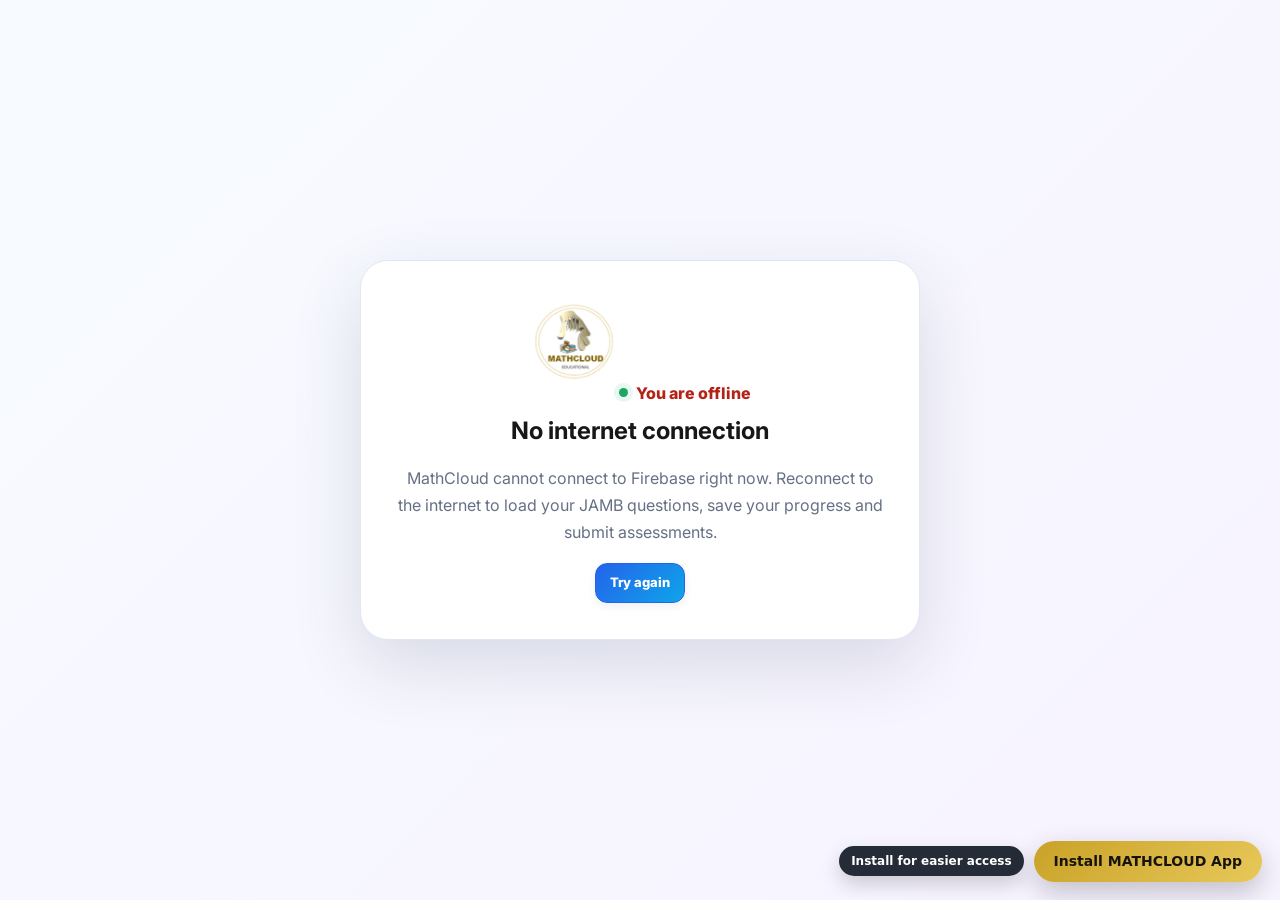
==== index.html @ 9e2facf8 "Add files via upload" ====
<!doctype html><html lang="en"><head><link rel="manifest" href="manifest.json"><meta name="theme-color" content="#c9a227"><meta name="apple-mobile-web-app-capable" content="yes"><meta name="apple-mobile-web-app-status-bar-style" content="default"><meta name="apple-mobile-web-app-title" content="MATHCLOUD"><link rel="stylesheet" href="pwa.css"><meta charset="utf-8"><meta name="viewport" content="width=device-width,initial-scale=1"><title>Offline — MathCloud Tutorial</title><link rel="stylesheet" href="./shared/styles.css"></head><body><main class="mc-offline"><section class="mc-offline-card"><img src="./assets/logo.png" alt="MathCloud Tutorial"><div class="mc-online-dot" style="justify-content:center;color:#b42318">You are offline</div><h1>No internet connection</h1><p>MathCloud cannot connect to Firebase right now. Reconnect to the internet to load your JAMB questions, save your progress and submit assessments.</p><button class="btn btn-primary" onclick="location.reload()">Try again</button></section></main><script src="pwa.js"></script></body></html>
---- pwa.css ----
.mc-pwa-install-wrap{position:fixed;right:18px;bottom:18px;z-index:2147483000;display:flex;align-items:center;gap:10px;max-width:calc(100vw - 36px)}
.mc-pwa-install-btn{appearance:none;border:0;border-radius:999px;padding:13px 20px;background:linear-gradient(135deg,#c9a227,#e7c85a);color:#17130a;font:800 14px/1.1 system-ui,-apple-system,BlinkMacSystemFont,"Segoe UI",sans-serif;box-shadow:0 10px 28px rgba(0,0,0,.22);cursor:pointer;white-space:nowrap;transition:transform .18s ease,box-shadow .18s ease,filter .18s ease}
.mc-pwa-install-btn:hover{transform:translateY(-2px);box-shadow:0 14px 34px rgba(0,0,0,.28);filter:brightness(1.04)}
.mc-pwa-install-btn:focus-visible{outline:3px solid rgba(201,162,39,.45);outline-offset:3px}
.mc-pwa-install-btn.ready{box-shadow:0 12px 34px rgba(201,162,39,.42)}
.mc-pwa-install-note{background:rgba(20,27,39,.92);color:#fff;border-radius:999px;padding:9px 12px;font:700 12px/1 system-ui,-apple-system,BlinkMacSystemFont,"Segoe UI",sans-serif;box-shadow:0 8px 20px rgba(0,0,0,.18);white-space:nowrap}
.mc-pwa-guide{position:fixed;inset:0;z-index:2147483001;display:none;place-items:center;padding:18px;background:rgba(3,12,22,.72);backdrop-filter:blur(8px)}
.mc-pwa-guide.open{display:grid}
.mc-pwa-guide-card{width:min(560px,100%);max-height:min(760px,calc(100vh - 36px));overflow:auto;border:1px solid #d9dee7;border-radius:22px;background:#fff;color:#172033;padding:26px;box-shadow:0 30px 90px rgba(0,0,0,.32)}
.mc-pwa-guide-head{display:flex;align-items:flex-start;justify-content:space-between;gap:16px}.mc-pwa-guide h2{margin:0 0 7px;font-size:24px}.mc-pwa-guide p{color:#5d6b80;line-height:1.65}.mc-pwa-close{border:1px solid #d9dee7;background:#f5f7fa;color:#172033;border-radius:10px;width:38px;height:38px;font-size:22px;cursor:pointer}.mc-pwa-platform{margin-top:18px;border:1px solid #e2e7ee;border-radius:15px;padding:16px;background:#fafbfc}.mc-pwa-platform h3{margin:0 0 8px}.mc-pwa-actions{display:flex;gap:9px;flex-wrap:wrap;margin-top:20px}
@media(max-width:600px){.mc-pwa-install-wrap{right:12px;bottom:12px;left:12px;justify-content:center;max-width:none}.mc-pwa-install-btn{flex:1;width:auto;text-align:center}.mc-pwa-install-note{display:none}.mc-pwa-guide-card{padding:20px}.mc-pwa-guide{padding:10px}}
@media print{.mc-pwa-install-wrap,.mc-pwa-guide{display:none!important}}
---- shared/styles.css ----
@import url('https://fonts.googleapis.com/css2?family=Inter:wght@400;500;600;700;800&display=swap');
:root{--bg:#f4f8fc;--panel:#ffffff;--panel2:#f8fbff;--line:#dbe6f2;--text:#18324b;--muted:#63798f;--accent:#159bd7;--accent2:#3568d4;--success:#159b72;--warning:#d98b13;--danger:#dc4058;--shadow:0 16px 42px rgba(36,76,115,.10);--radius:18px}
*{box-sizing:border-box}html{scroll-behavior:smooth}body{margin:0;background:radial-gradient(circle at 5% 0%,rgba(21,155,215,.12),transparent 26%),radial-gradient(circle at 95% 12%,rgba(53,104,212,.10),transparent 28%),linear-gradient(180deg,#f7fbff 0%,#eef5fb 100%);color:var(--text);font-family:Inter,system-ui,-apple-system,BlinkMacSystemFont,"Segoe UI",sans-serif;line-height:1.5}body:before{content:"";position:fixed;inset:0;pointer-events:none;background-image:linear-gradient(rgba(39,91,132,.035) 1px,transparent 1px),linear-gradient(90deg,rgba(39,91,132,.035) 1px,transparent 1px);background-size:36px 36px;mask-image:linear-gradient(to bottom,black,transparent 75%)}
a{color:var(--accent);text-decoration:none}button,input,select{font:inherit}button{cursor:pointer}.topbar{position:sticky;top:0;z-index:20;display:flex;align-items:center;justify-content:space-between;gap:18px;padding:14px clamp(16px,3vw,42px);background:rgba(7,17,31,.82);backdrop-filter:blur(18px);border-bottom:1px solid rgba(255,255,255,.07);box-shadow:0 8px 30px rgba(0,0,0,.18)}.brand{display:flex;align-items:center;gap:12px;font-weight:800;letter-spacing:-.02em}.brand img{width:42px;height:42px;object-fit:contain;border-radius:12px;background:#fff;padding:4px;box-shadow:0 0 0 1px rgba(255,255,255,.12),0 8px 22px rgba(33,212,253,.14)}.topnav{display:flex;align-items:center;justify-content:flex-end;gap:9px;flex-wrap:wrap}.topnav a{padding:9px 12px;border-radius:10px;color:#cfe1f1}.topnav a:hover{background:rgba(255,255,255,.06);color:#fff}.container{width:min(1500px,calc(100% - 32px));margin:0 auto;padding:28px 0 60px}.hero{position:relative;overflow:hidden;padding:28px;border:1px solid var(--line);border-radius:24px;background:linear-gradient(135deg,rgba(16,31,51,.96),rgba(8,20,35,.92));box-shadow:var(--shadow)}.hero:after{content:"";position:absolute;width:280px;height:280px;right:-100px;top:-130px;border-radius:50%;background:rgba(33,212,253,.12);filter:blur(5px)}.toolbar{display:flex;align-items:center;justify-content:space-between;gap:18px;position:relative;z-index:1}.hero h1{font-size:clamp(30px,4vw,48px);letter-spacing:-.04em}.section-title{margin:0;font-size:20px;letter-spacing:-.025em}.muted{color:var(--muted)}.pill{display:inline-flex;align-items:center;justify-content:center;gap:6px;border-radius:999px;padding:6px 11px;font-size:11px;font-weight:800;letter-spacing:.08em;border:1px solid rgba(255,255,255,.08);background:rgba(255,255,255,.04)}.pill.active{color:#071d17;background:rgba(33,209,154,.9);border-color:transparent}.pill.pending{color:#3b2b06;background:rgba(246,200,95,.95);border-color:transparent}.pill.expired{color:#fff;background:rgba(255,93,115,.88);border-color:transparent}.grid{display:grid;gap:16px}.grid-2{grid-template-columns:repeat(2,minmax(0,1fr))}.grid-4{grid-template-columns:repeat(4,minmax(0,1fr))}.card{border:1px solid var(--line);border-radius:var(--radius);background:linear-gradient(145deg,rgba(15,30,49,.96),rgba(9,21,36,.96));box-shadow:0 12px 35px rgba(0,0,0,.2);padding:20px}.grid-4 .card{position:relative;overflow:hidden}.grid-4 .card:before{content:"";position:absolute;left:0;top:0;width:100%;height:2px;background:linear-gradient(90deg,var(--accent),var(--accent2));opacity:.8}.stat{font-size:34px;font-weight:800;line-height:1.1;margin-top:7px;letter-spacing:-.04em}.btn{border:1px solid transparent;border-radius:11px;padding:9px 14px;font-weight:700;font-size:13px;transition:.18s ease;white-space:nowrap}.btn:hover{transform:translateY(-1px)}.btn:disabled{opacity:.45;cursor:not-allowed;transform:none}.btn-primary{color:#04121f;background:linear-gradient(135deg,#54e5ff,#2a8cff);box-shadow:0 7px 20px rgba(33,212,253,.16)}.btn-secondary{color:#dceaf7;background:#12243a;border-color:#29425e}.btn-secondary:hover{background:#17304d;border-color:#3b5c7d}.btn-danger{color:#fff;background:linear-gradient(135deg,#ff6b7d,#d93655);box-shadow:0 7px 20px rgba(255,93,115,.12)}.row,.actions{display:flex;align-items:center;gap:8px;flex-wrap:wrap}.actions{justify-content:flex-end}.notice{margin-bottom:18px;padding:12px 15px;border:1px solid var(--line);border-radius:12px;background:#10233a}.field{display:flex;flex-direction:column;gap:7px}.field label{font-size:12px;font-weight:700;color:#b7cce0}input,select{width:100%;min-height:42px;border:1px solid #2a425d;border-radius:10px;background:#091727;color:#edf6ff;padding:9px 11px;outline:none}input::placeholder{color:#617990}input:focus,select:focus{border-color:var(--accent);box-shadow:0 0 0 3px rgba(33,212,253,.1)}select{appearance:auto}.table-wrap{overflow:auto;border:1px solid #1e334b;border-radius:14px;background:rgba(4,13,24,.28)}.table{width:100%;border-collapse:collapse;min-width:1000px}.table th{padding:13px 14px;text-align:left;font-size:11px;text-transform:uppercase;letter-spacing:.07em;color:#7892ab;background:#0a1727;border-bottom:1px solid #213750;white-space:nowrap}.table td{padding:14px;border-bottom:1px solid rgba(37,59,82,.65);vertical-align:top;font-size:13px}.table tbody tr{transition:.15s ease}.table tbody tr:hover{background:rgba(33,212,253,.035)}.table tbody tr:last-child td{border-bottom:0}.subject-chip{display:inline-block;padding:4px 7px;margin:2px 4px 2px 0;border-radius:7px;background:rgba(33,212,253,.08);border:1px solid rgba(33,212,253,.16);color:#9fefff;font-size:11px}.empty{text-align:center!important;color:var(--muted);padding:30px!important}.modal-backdrop{position:fixed;inset:0;z-index:100;display:grid;place-items:center;padding:20px;background:rgba(1,7,14,.76);backdrop-filter:blur(9px)}.modal-backdrop[hidden]{display:none}.modal{width:min(760px,100%);max-height:90vh;overflow:auto;padding:24px;border:1px solid #29435f;border-radius:22px;background:linear-gradient(145deg,#102238,#091725);box-shadow:0 30px 90px rgba(0,0,0,.5)}.modal h2{margin:0 0 18px;font-size:23px;letter-spacing:-.03em}.modal .actions{margin-top:20px}.modal .card{background:#0a1727;box-shadow:none}.topnav .btn{margin-left:2px}
@media(max-width:1100px){.grid-4{grid-template-columns:repeat(2,minmax(0,1fr))}.topbar{align-items:flex-start}.topnav{max-width:70%}}
@media(max-width:720px){.container{width:min(100% - 20px,1500px);padding-top:16px}.topbar{position:relative;padding:12px 10px;flex-direction:column}.topnav{max-width:none;width:100%;justify-content:flex-start}.brand span{font-size:13px}.hero,.card{padding:16px}.toolbar{align-items:flex-start;flex-direction:column}.grid-2,.grid-4{grid-template-columns:1fr}.stat{font-size:29px}.actions{justify-content:flex-start}.modal{padding:18px;border-radius:17px}.table td{padding:11px}.topnav a{padding:8px 9px}}
@media(prefers-reduced-motion:reduce){*,*:before,*:after{scroll-behavior:auto!important;transition:none!important}}

/* STUDENT MANAGEMENT — enhanced presentation, logic untouched */
section.card:has(#tbody){
  position:relative;
  overflow:hidden;
  padding:0;
  background:linear-gradient(145deg,#0d2138 0%,#081625 100%);
  border-color:rgba(77,190,255,.18);
}
section.card:has(#tbody)::before{
  content:"";
  display:block;
  height:4px;
  background:linear-gradient(90deg,#27d7ff,#477cff,#8c6cff);
}
section.card:has(#tbody)>.toolbar{
  padding:22px 22px 18px;
  border-bottom:1px solid rgba(255,255,255,.07);
  background:linear-gradient(180deg,rgba(20,42,68,.5),rgba(10,25,42,.15));
}
section.card:has(#tbody)>.toolbar>div:first-child{
  display:flex;
  flex-direction:column;
  gap:5px;
}
section.card:has(#tbody) .section-title{
  font-size:24px;
  font-weight:800;
  color:#f5fbff;
}
section.card:has(#tbody) #loading{
  font-size:12px;
  display:flex;
  align-items:center;
  gap:7px;
}
section.card:has(#tbody) #loading::before{
  content:"";
  width:7px;height:7px;border-radius:50%;
  background:#21d19a;
  box-shadow:0 0 0 4px rgba(33,209,154,.10),0 0 14px rgba(33,209,154,.45);
}
section.card:has(#tbody) .row{
  align-items:center;
  padding:8px;
  border:1px solid rgba(255,255,255,.08);
  border-radius:14px;
  background:rgba(3,12,23,.48);
}
section.card:has(#tbody) #search{
  width:min(360px,80vw)!important;
  min-height:44px;
  border:0;
  background:transparent;
}
section.card:has(#tbody) #statusFilter{
  width:160px!important;
  min-height:44px;
  border:1px solid rgba(255,255,255,.08);
  background:#0b1c2e;
}
section.card:has(#tbody)>.table-wrap{
  margin:0 22px!important;
  border-radius:16px;
  border:1px solid rgba(82,146,194,.18);
  box-shadow:inset 0 1px 0 rgba(255,255,255,.025),0 14px 30px rgba(0,0,0,.14);
}
section.card:has(#tbody) .table{
  min-width:1180px;
}
section.card:has(#tbody) .table th{
  height:48px;
  padding:12px 16px;
  color:#8daac3;
  background:#091827;
  font-size:10px;
  border-bottom:1px solid rgba(84,145,190,.20);
}
section.card:has(#tbody) .table td{
  padding:16px;
  color:#dceaf5;
  border-bottom:1px solid rgba(45,75,102,.45);
}
section.card:has(#tbody) .table tbody tr{
  background:rgba(8,21,35,.35);
}
section.card:has(#tbody) .table tbody tr:hover{
  background:linear-gradient(90deg,rgba(39,215,255,.055),rgba(71,124,255,.025));
}
section.card:has(#tbody) .table td:first-child{
  font-weight:800;
  color:#f3f9ff;
  min-width:180px;
}
section.card:has(#tbody) .table td:nth-child(2){color:#a9bfd1}
section.card:has(#tbody) .table td:nth-child(3){min-width:210px}
section.card:has(#tbody) .table td:nth-child(4){min-width:190px;line-height:1.8}
section.card:has(#tbody) .table td:nth-child(8){min-width:220px}
section.card:has(#tbody) .actions{gap:6px}
section.card:has(#tbody) .actions .btn{
  padding:8px 10px;
  font-size:11px;
  border-radius:9px;
}
section.card:has(#tbody)> .toolbar:last-child{
  margin:0!important;
  padding:15px 22px 18px;
  border-top:1px solid rgba(255,255,255,.06);
  background:rgba(4,14,25,.32);
}
section.card:has(#tbody) #pageInfo{
  font-size:12px;
  font-weight:700;
  color:#8fa9bd;
}
section.card:has(#tbody) #prevPage,
section.card:has(#tbody) #nextPage{
  min-width:82px;
}
@media(max-width:720px){
  section.card:has(#tbody)>.toolbar{padding:18px 14px 14px}
  section.card:has(#tbody)>.toolbar .row{width:100%;padding:6px;display:grid;grid-template-columns:1fr}
  section.card:has(#tbody) #search,
  section.card:has(#tbody) #statusFilter{width:100%!important}
  section.card:has(#tbody)>.table-wrap{margin:0 12px!important}
  section.card:has(#tbody)> .toolbar:last-child{padding:13px 14px 16px}
}



/* EDUCATION LIGHT THEME — clear resources and student actions */
.topbar{background:rgba(255,255,255,.94);border-bottom:1px solid #dbe6f2;box-shadow:0 7px 25px rgba(48,91,130,.08)}
.brand{color:#173550}.brand img{box-shadow:0 5px 18px rgba(21,155,215,.16)}
.topnav a{color:#48637b}.topnav a:hover{background:#edf6fc;color:#14517d}
.hero{border-color:#d7e5f1;background:linear-gradient(135deg,#ffffff 0%,#eef8ff 52%,#f5f1ff 100%);box-shadow:0 20px 55px rgba(44,91,133,.10)}
.hero:after{background:rgba(21,155,215,.10)}
.card{border-color:#d9e5ef;background:linear-gradient(145deg,#ffffff,#f8fbfe);box-shadow:0 12px 32px rgba(47,91,128,.08)}
.grid-4 .card:before{background:linear-gradient(90deg,#18a7df,#426fda,#815bd5)}
.section-title{color:#183b59}.muted{color:#6b8195}
.pill{background:#f0f6fb;border-color:#dce8f1;color:#4c6880}.pill.active{color:#075f48;background:#d9f6eb}.pill.pending{color:#795006;background:#fff0cc}.pill.expired{color:#a9273d;background:#ffe0e5}
.btn-primary{color:#fff;background:linear-gradient(135deg,#159fd8,#386bd5);box-shadow:0 7px 18px rgba(42,112,204,.20)}
.btn-secondary{color:#31506a;background:#f1f6fa;border-color:#cfdde9}.btn-secondary:hover{background:#e8f2f8;border-color:#a9c3d8}.btn-danger{background:linear-gradient(135deg,#e85b6d,#c93651);box-shadow:0 7px 18px rgba(220,64,88,.14)}
.notice{background:#eef8ff;border-color:#cfe5f4;color:#31536d}.field label{color:#4d677d}
input,select{border-color:#cbdbe8;background:#fff;color:#203c55;box-shadow:0 2px 7px rgba(49,89,123,.04)}input::placeholder{color:#91a5b7}input:focus,select:focus{border-color:#4ca9d8;box-shadow:0 0 0 3px rgba(21,155,215,.10)}
.table-wrap{border-color:#d6e3ed;background:#fff;box-shadow:0 8px 25px rgba(42,81,113,.06)}.table th{color:#567189;background:#eef5fa;border-bottom-color:#d5e2ec}.table td{color:#355169;border-bottom-color:#e6eef4}.table tbody tr{background:#fff}.table tbody tr:hover{background:linear-gradient(90deg,#f0faff,#f7f5ff)}.subject-chip{background:#e8f6fc;border-color:#c9e9f5;color:#16749e}
.modal-backdrop{background:rgba(28,52,74,.38)}.modal{border-color:#d3e1ec;background:linear-gradient(145deg,#fff,#f5f9fc);box-shadow:0 30px 80px rgba(35,70,101,.25)}.modal .card{background:#f7fbfe;box-shadow:none}
/* Resource cards: make learning areas visually obvious */
.grid-4 .card:nth-child(1),.grid-4 .card:nth-child(2),.grid-4 .card:nth-child(3),.grid-4 .card:nth-child(4){background:linear-gradient(145deg,#fff,#f1f9ff)}
.grid-4 .card .stat{color:#173f60}.grid-4 .card:nth-child(1) .stat{color:#168cc2}.grid-4 .card:nth-child(2) .stat{color:#4770cf}.grid-4 .card:nth-child(3) .stat{color:#7b58c8}.grid-4 .card:nth-child(4) .stat{color:#159b72}
section.card:has(#tbody){border:1px solid #cfe0ec;background:linear-gradient(145deg,#ffffff 0%,#f5faff 62%,#faf7ff 100%);box-shadow:0 22px 55px rgba(44,88,125,.11)}
section.card:has(#tbody)::before{background:linear-gradient(90deg,#18a8df,#4274d7,#895bd1);box-shadow:0 3px 12px rgba(55,111,204,.18)}
section.card:has(#tbody)>.toolbar:first-child{background:linear-gradient(135deg,#fafdff,#edf7fd 55%,#f7f1ff);border-bottom-color:#dce8f1}
section.card:has(#tbody)>.toolbar:first-child .section-title{color:#183b59}
section.card:has(#tbody)>.toolbar:first-child .section-title::before{background:linear-gradient(135deg,#e2f6ff,#eee9ff);border-color:#cce2ef}
section.card:has(#tbody) .row{background:#fff;border-color:#d6e3ed;box-shadow:0 5px 15px rgba(40,84,119,.05)}
section.card:has(#tbody) #statusFilter{background:#fff;border-color:#cbdbe8;color:#355169}
section.card:has(#tbody)>.table-wrap{border-color:#d2e1eb;background:#fff;box-shadow:0 12px 28px rgba(40,83,119,.07)}
section.card:has(#tbody) .table th{color:#567189;background:linear-gradient(180deg,#f4f9fc,#edf4f8);border-bottom-color:#d6e3ec}
section.card:has(#tbody) .table td{color:#38536a;border-bottom-color:#e2ebf2}
section.card:has(#tbody) .table tbody tr{background:#fff}
section.card:has(#tbody) .table tbody tr:hover{background:linear-gradient(90deg,#eefaff,#f7f3ff)}
section.card:has(#tbody) .table td:first-child{color:#183b59}
section.card:has(#tbody) .table td:nth-child(2){color:#60788d}
section.card:has(#tbody)>.toolbar:last-child{background:#f5f9fc;border-top-color:#dce8f0}
section.card:has(#tbody) #pageInfo{color:#63798d}
section.card:has(#tbody) .actions{display:grid;grid-template-columns:repeat(2,minmax(86px,1fr));gap:6px;min-width:185px}
section.card:has(#tbody) .actions .btn{width:100%;text-align:center;box-shadow:none}
@media(max-width:720px){section.card:has(#tbody) .actions{grid-template-columns:repeat(2,minmax(100px,1fr));min-width:0}}


/* =========================================================
   MATHCLOUD GOLD • BLUE • RED • WHITE • PURPLE • BLACK THEME
   Visual-only overrides — HTML / JS / Firebase untouched.
   ========================================================= */
:root{
  --mc-gold:#d9a441;
  --mc-gold-soft:#fff6df;
  --mc-blue:#1769e0;
  --mc-blue-soft:#eaf3ff;
  --mc-red:#d83a3a;
  --mc-red-soft:#fff0f0;
  --mc-purple:#7047c8;
  --mc-purple-soft:#f3efff;
  --mc-black:#171717;
  --mc-white:#ffffff;
  --mc-border:#e2e5eb;
  --mc-text:#171717;
  --mc-muted:#667085;
}
body{background:#f7f8fb!important;color:var(--mc-text)!important;}
.topbar{background:linear-gradient(100deg,var(--mc-black) 0%,#242424 42%,var(--mc-purple) 100%)!important;color:#fff!important;border-bottom:3px solid var(--mc-gold)!important;}
.brand{color:#fff!important}.brand span,.topnav a.active{color:var(--mc-gold)!important}
.topnav a{color:#fff!important}.topnav a:hover{color:var(--mc-gold)!important}
.container{max-width:1500px!important}
.hero{background:linear-gradient(120deg,#fff 0%,#eef5ff 48%,#f5efff 100%)!important;border:1px solid #dce4f2!important;border-left:6px solid var(--mc-blue)!important;box-shadow:0 14px 35px rgba(23,105,224,.10)!important}
.hero h1{color:var(--mc-black)!important}.hero p{color:#596579!important}
.card{background:var(--mc-white)!important;border:1px solid var(--mc-border)!important;box-shadow:0 8px 25px rgba(20,24,40,.07)!important}
.card h2,.card h3{color:var(--mc-black)!important}
.stat{background:#fff!important;border-top:4px solid var(--mc-blue)!important;box-shadow:0 7px 22px rgba(20,24,40,.08)!important}
.stat:nth-child(2){border-top-color:var(--mc-gold)!important}.stat:nth-child(3){border-top-color:var(--mc-purple)!important}.stat:nth-child(4){border-top-color:var(--mc-red)!important}
.stat strong,.stat .value{color:var(--mc-black)!important}
.btn{border:1px solid #d7dbe3!important;background:#fff!important;color:var(--mc-black)!important;box-shadow:0 3px 8px rgba(20,24,40,.07)!important}
.btn:hover{transform:translateY(-1px)!important;box-shadow:0 6px 14px rgba(20,24,40,.12)!important}
.btn-primary{background:linear-gradient(135deg,var(--mc-blue),#2f8cff)!important;color:#fff!important;border-color:var(--mc-blue)!important}
.btn-secondary{background:linear-gradient(135deg,var(--mc-purple),#936de4)!important;color:#fff!important;border-color:var(--mc-purple)!important}
.btn-danger{background:linear-gradient(135deg,var(--mc-red),#ed5a5a)!important;color:#fff!important;border-color:var(--mc-red)!important}
.btn-gold{background:linear-gradient(135deg,var(--mc-gold),#f0c45f)!important;color:#171717!important}
.pill{font-weight:800!important;border:1px solid transparent!important}
.pill.success{background:#eaf8ef!important;color:#17743b!important;border-color:#bfe8cc!important}
.pill.warning{background:var(--mc-gold-soft)!important;color:#8a6414!important;border-color:#efd38c!important}
.pill.danger{background:var(--mc-red-soft)!important;color:#a52626!important;border-color:#f0baba!important}
.pill.info{background:var(--mc-blue-soft)!important;color:#1459bb!important;border-color:#bdd7ff!important}
.toolbar{background:linear-gradient(90deg,#fff,var(--mc-blue-soft),#fff)!important;border:1px solid #d9e3f2!important;padding:16px!important;border-radius:16px!important}
.field input,.field select,.field textarea{background:#fff!important;border:1px solid #cfd5df!important;color:var(--mc-black)!important}
.field input:focus,.field select:focus,.field textarea:focus{border-color:var(--mc-blue)!important;box-shadow:0 0 0 3px rgba(23,105,224,.12)!important}
.table-wrap{background:#fff!important;border:1px solid var(--mc-border)!important;border-radius:16px!important;overflow:auto!important}
.table thead{background:linear-gradient(90deg,var(--mc-black),#303030)!important;color:#fff!important}
.table th{color:#fff!important;border-color:#3b3b3b!important;white-space:nowrap!important}
.table td{background:#fff!important;color:#252525!important;border-bottom:1px solid #edf0f4!important;vertical-align:middle!important}
.table tbody tr:hover td{background:#f5f8ff!important}
.table tbody tr:nth-child(even) td{background:#fcfcfd!important}.table tbody tr:nth-child(even):hover td{background:#f5f8ff!important}
.subject-chip{background:linear-gradient(135deg,var(--mc-purple-soft),#fff)!important;color:#5a36ae!important;border:1px solid #d9cdf9!important}
.notice{background:linear-gradient(90deg,#fff8e6,#fff)!important;border-left:4px solid var(--mc-gold)!important;color:#5f4a1b!important}
.actions{display:grid!important;grid-template-columns:repeat(2,minmax(100px,1fr))!important;gap:8px!important;align-items:center!important;min-width:220px!important}.actions .btn{width:100%!important;justify-content:center!important;min-height:38px!important}
.modal-backdrop{background:rgba(0,0,0,.58)!important;backdrop-filter:blur(5px)!important}.modal{background:#fff!important;border-top:5px solid var(--mc-purple)!important;box-shadow:0 25px 70px rgba(0,0,0,.25)!important}
.empty{background:linear-gradient(135deg,#fff,#f5f7fb)!important;border:1px dashed #cbd2dd!important;color:var(--mc-muted)!important}
.muted{color:var(--mc-muted)!important}
@media(max-width:760px){.actions{grid-template-columns:1fr!important;min-width:150px!important}.toolbar{padding:12px!important}.hero{border-left-width:4px!important}}
/* =========================================================
   MATHCLOUD CBT EXAM INTERFACE
   Standard CBT question + option layout
   Responsive desktop / tablet / mobile
   ========================================================= */

/* CBT main container */
.cbt-container,
.cbt-exam,
.exam-container,
.question-container {
  width: 100%;
  max-width: 1200px;
  margin: 0 auto;
}

/* CBT question panel */
.cbt-question,
.question-card,
.question-panel,
.question-box {
  background: #ffffff !important;
  border: 1px solid #dfe4eb !important;
  border-radius: 12px !important;
  box-shadow: 0 5px 18px rgba(20, 24, 40, .07) !important;
  padding: 24px !important;
  color: #171717 !important;
}

/* Question number */
.question-number,
.question-title-number {
  display: inline-flex;
  align-items: center;
  justify-content: center;
  min-width: 42px;
  height: 36px;
  padding: 0 12px;
  margin-bottom: 14px;
  border-radius: 7px;
  background: #1769e0 !important;
  color: #ffffff !important;
  font-size: 13px;
  font-weight: 800;
}

/* Question text */
.question-text,
.question,
.question-card .question-text {
  display: block;
  margin: 4px 0 22px !important;
  color: #171717 !important;
  font-size: 18px !important;
  line-height: 1.65 !important;
  font-weight: 600 !important;
  letter-spacing: 0 !important;
}

/* =========================================================
   OPTIONS
   ========================================================= */

.options,
.question-options,
.option-list,
.answers {
  display: flex !important;
  flex-direction: column !important;
  gap: 10px !important;
  width: 100% !important;
  margin-top: 12px !important;
}

/* Individual option */
.option,
.answer-option,
.question-option,
.options label,
.option-list label {
  position: relative;
  display: flex !important;
  align-items: center !important;
  width: 100% !important;
  min-height: 52px !important;
  padding: 12px 16px !important;
  border: 1px solid #d7dde6 !important;
  border-radius: 8px !important;
  background: #ffffff !important;
  color: #252525 !important;
  cursor: pointer !important;
  transition:
    background .15s ease,
    border-color .15s ease,
    box-shadow .15s ease,
    transform .15s ease !important;
}

/* Option hover */
.option:hover,
.answer-option:hover,
.question-option:hover,
.options label:hover,
.option-list label:hover {
  background: #f5f8ff !important;
  border-color: #1769e0 !important;
  box-shadow: 0 3px 10px rgba(23, 105, 224, .08) !important;
}

/* Option radio / checkbox */
.option input[type="radio"],
.option input[type="checkbox"],
.answer-option input[type="radio"],
.answer-option input[type="checkbox"],
.question-option input[type="radio"],
.question-option input[type="checkbox"],
.options input[type="radio"],
.options input[type="checkbox"] {
  flex: 0 0 auto !important;
  width: 18px !important;
  height: 18px !important;
  min-height: 18px !important;
  margin: 0 12px 0 0 !important;
  padding: 0 !important;
  accent-color: #1769e0 !important;
  box-shadow: none !important;
}

/* Option text */
.option span,
.answer-option span,
.question-option span,
.options label span,
.option-list label span {
  flex: 1 !important;
  color: #252525 !important;
  font-size: 15px !important;
  line-height: 1.55 !important;
  font-weight: 500 !important;
}

/* Selected option */
.option:has(input:checked),
.answer-option:has(input:checked),
.question-option:has(input:checked),
.options label:has(input:checked),
.option-list label:has(input:checked) {
  background: #eaf3ff !important;
  border-color: #1769e0 !important;
  box-shadow: 0 0 0 2px rgba(23, 105, 224, .08) !important;
}

/* =========================================================
   A B C D OPTION LETTER
   ========================================================= */

.option-letter,
.answer-letter,
.choice-letter {
  display: inline-flex !important;
  align-items: center !important;
  justify-content: center !important;
  flex: 0 0 30px !important;
  width: 30px !important;
  height: 30px !important;
  margin-right: 12px !important;
  border: 1px solid #cfd6df !important;
  border-radius: 50% !important;
  background: #f7f8fa !important;
  color: #344054 !important;
  font-size: 12px !important;
  font-weight: 800 !important;
}

.option:hover .option-letter,
.answer-option:hover .answer-letter,
.question-option:hover .choice-letter {
  border-color: #1769e0 !important;
  color: #1769e0 !important;
}

.option:has(input:checked) .option-letter,
.answer-option:has(input:checked) .answer-letter,
.question-option:has(input:checked) .choice-letter {
  background: #1769e0 !important;
  border-color: #1769e0 !important;
  color: #ffffff !important;
}

/* =========================================================
   CBT NAVIGATION
   ========================================================= */

.cbt-navigation,
.question-navigation,
.exam-navigation,
.cbt-actions {
  display: flex !important;
  align-items: center !important;
  justify-content: space-between !important;
  gap: 12px !important;
  margin-top: 20px !important;
  padding-top: 18px !important;
  border-top: 1px solid #e5e7eb !important;
}

.cbt-navigation .btn,
.question-navigation .btn,
.exam-navigation .btn,
.cbt-actions .btn {
  min-width: 110px !important;
  min-height: 42px !important;
}

/* Previous */
#prevQuestion,
.prev-question,
.btn-prev {
  background: #ffffff !important;
  color: #344054 !important;
  border: 1px solid #cfd5df !important;
}

/* Next */
#nextQuestion,
.next-question,
.btn-next {
  background: #1769e0 !important;
  color: #ffffff !important;
  border-color: #1769e0 !important;
}

/* Submit */
#submitExam,
.submit-exam,
.btn-submit {
  background: #168b57 !important;
  color: #ffffff !important;
  border-color: #168b57 !important;
}

/* =========================================================
   QUESTION PROGRESS
   ========================================================= */

.cbt-progress,
.question-progress,
.exam-progress {
  width: 100%;
  height: 8px !important;
  overflow: hidden;
  border-radius: 999px !important;
  background: #e8edf3 !important;
  margin: 10px 0 20px !important;
}

.cbt-progress-bar,
.question-progress-bar,
.exam-progress-bar {
  height: 100% !important;
  border-radius: inherit !important;
  background: #1769e0 !important;
  transition: width .25s ease !important;
}

/* =========================================================
   QUESTION PALETTE
   ========================================================= */

.question-palette,
.question-numbers,
.cbt-question-grid {
  display: grid !important;
  grid-template-columns: repeat(auto-fill, minmax(40px, 1fr)) !important;
  gap: 7px !important;
}

.question-palette button,
.question-numbers button,
.cbt-question-grid button {
  width: 40px !important;
  height: 40px !important;
  padding: 0 !important;
  border: 1px solid #d4dae3 !important;
  border-radius: 7px !important;
  background: #ffffff !important;
  color: #344054 !important;
  font-size: 12px !important;
  font-weight: 700 !important;
  box-shadow: none !important;
}

.question-palette button:hover,
.question-numbers button:hover,
.cbt-question-grid button:hover {
  border-color: #1769e0 !important;
  color: #1769e0 !important;
}

.question-palette button.active,
.question-numbers button.active,
.cbt-question-grid button.active {
  background: #1769e0 !important;
  border-color: #1769e0 !important;
  color: #ffffff !important;
}

.question-palette button.answered,
.question-numbers button.answered,
.cbt-question-grid button.answered {
  background: #eaf8ef !important;
  border-color: #a9dfbd !important;
  color: #17743b !important;
}

/* =========================================================
   TIMER
   ========================================================= */

.cbt-timer,
.exam-timer,
#timer {
  display: inline-flex !important;
  align-items: center !important;
  justify-content: center !important;
  min-width: 110px !important;
  min-height: 42px !important;
  padding: 8px 14px !important;
  border: 1px solid #e2c46d !important;
  border-radius: 8px !important;
  background: #fff8e6 !important;
  color: #795006 !important;
  font-size: 16px !important;
  font-weight: 800 !important;
  font-variant-numeric: tabular-nums !important;
}

/* =========================================================
   INSTRUCTIONS / EXAM HEADER
   ========================================================= */

.cbt-header,
.exam-header {
  background: #ffffff !important;
  border: 1px solid #dfe4eb !important;
  border-radius: 12px !important;
  padding: 18px 20px !important;
  margin-bottom: 16px !important;
}

.cbt-header h1,
.cbt-header h2,
.exam-header h1,
.exam-header h2 {
  margin: 0 !important;
  color: #171717 !important;
}

.cbt-header p,
.exam-header p {
  color: #667085 !important;
}

/* =========================================================
   IMAGES / EQUATIONS INSIDE QUESTIONS
   ========================================================= */

.question-text img,
.question img,
.question-card img {
  display: block;
  max-width: 100% !important;
  height: auto !important;
  margin: 16px auto !important;
  border-radius: 6px !important;
}

.question-text table,
.question table,
.question-card table {
  width: 100%;
  max-width: 100%;
  overflow-x: auto;
  border-collapse: collapse;
  margin: 16px 0;
}

.question-text td,
.question-text th,
.question td,
.question th {
  border: 1px solid #dfe4eb;
  padding: 8px 10px;
}

/* =========================================================
   MOBILE CBT
   ========================================================= */

@media (max-width: 720px) {

  .cbt-question,
  .question-card,
  .question-panel,
  .question-box {
    padding: 16px !important;
    border-radius: 10px !important;
  }

  .question-text,
  .question-card .question-text {
    font-size: 16px !important;
    line-height: 1.6 !important;
    margin-bottom: 18px !important;
  }

  .option,
  .answer-option,
  .question-option,
  .options label,
  .option-list label {
    min-height: 50px !important;
    padding: 10px 12px !important;
  }

  .option span,
  .answer-option span,
  .question-option span,
  .options label span,
  .option-list label span {
    font-size: 14px !important;
  }

  .option-letter,
  .answer-letter,
  .choice-letter {
    flex-basis: 28px !important;
    width: 28px !important;
    height: 28px !important;
    margin-right: 9px !important;
  }

  .cbt-navigation,
  .question-navigation,
  .exam-navigation,
  .cbt-actions {
    flex-wrap: wrap !important;
  }

  .cbt-navigation .btn,
  .question-navigation .btn,
  .exam-navigation .btn,
  .cbt-actions .btn {
    flex: 1 1 calc(50% - 6px) !important;
    min-width: 0 !important;
  }

  .question-palette,
  .question-numbers,
  .cbt-question-grid {
    grid-template-columns: repeat(6, 40px) !important;
  }

  .cbt-timer,
  .exam-timer,
  #timer {
    min-width: 95px !important;
    font-size: 14px !important;
  }
}

/* Small phones */
@media (max-width: 420px) {

  .cbt-question,
  .question-card,
  .question-panel,
  .question-box {
    padding: 13px !important;
  }

  .question-text,
  .question-card .question-text {
    font-size: 15px !important;
  }

  .option,
  .answer-option,
  .question-option,
  .options label,
  .option-list label {
    padding: 9px 10px !important;
  }

  .option span,
  .answer-option span,
  .question-option span,
  .options label span,
  .option-list label span {
    font-size: 13px !important;
  }

  .cbt-navigation .btn,
  .question-navigation .btn,
  .exam-navigation .btn,
  .cbt-actions .btn {
    flex: 1 1 100% !important;
  }

  .question-palette,
  .question-numbers,
  .cbt-question-grid {
    grid-template-columns: repeat(5, 40px) !important;
  }
}
/* Practice answer feedback */
.answer-correct{border-color:#15945f!important;background:linear-gradient(90deg,#ecfff5,#f7fffb)!important}.answer-wrong{border-color:#d94841!important;background:linear-gradient(90deg,#fff0ef,#fffafa)!important}.answer-badge{float:right;display:inline-block;padding:3px 7px;border-radius:999px;background:#dff8eb;color:#087443;font-size:10px;font-weight:900;letter-spacing:.04em}.answer-badge.wrong{background:#ffe1df;color:#a52e28}


/* Compact read-aloud control — intentionally small so it never dominates the design. */
.read-aloud-host{position:relative}
.read-aloud-btn{display:inline-flex;align-items:center;gap:6px;margin:8px 0 4px;padding:5px 9px;border:1px solid #cfd9e5;border-radius:999px;background:#fff;color:#314a63;font-size:11px;font-weight:700;line-height:1;box-shadow:0 2px 7px rgba(20,24,40,.06);cursor:pointer;transition:.16s ease}
.read-aloud-btn:before{content:"🔊";font-size:11px}.read-aloud-btn:hover{transform:translateY(-1px);border-color:#8fb1cf}.read-aloud-btn:focus-visible{outline:3px solid rgba(23,105,224,.18);outline-offset:2px}
@media(max-width:720px){.read-aloud-btn{font-size:10px;padding:5px 8px}}

/* 2026-09-12 learning UI refinements */
.topic-actions{margin-top:12px;justify-content:flex-start!important;display:flex!important;min-width:0!important;grid-template-columns:none!important}
.topic-actions .btn{width:auto!important;min-height:34px!important;padding:7px 11px!important}
.lesson-toolbar{display:flex;align-items:center;justify-content:space-between;gap:12px;padding:10px 12px;border:1px solid #dce5ef;border-radius:12px;background:#f7fafc}
.lesson-toolbar .read-aloud-btn{margin:0!important}
.question-key{width:30px!important;height:30px!important;min-width:30px!important;padding:0!important;border:1px solid #d4dae3!important;border-radius:7px!important;background:#fff!important;color:#344054!important;font-size:11px!important;font-weight:800!important;box-shadow:none!important}
.question-key.active{background:#1769e0!important;border-color:#1769e0!important;color:#fff!important}
.question-key.answered{background:#eaf8ef!important;border-color:#a9dfbd!important;color:#17743b!important}
.question-key.flagged{box-shadow:inset 0 -3px 0 #e3ad24!important}
#palette{display:grid!important;grid-template-columns:repeat(auto-fill,minmax(30px,30px))!important;gap:5px!important;justify-content:start!important}
@media(max-width:700px){#topics .card-link{padding:14px}.lesson-toolbar{align-items:flex-start}.question-key{width:28px!important;height:28px!important;min-width:28px!important}}


/* MathCloud processing / offline experience */
.mc-processing{position:fixed;inset:0;z-index:99999;display:flex;align-items:center;justify-content:center;padding:22px;background:rgba(10,18,32,.78);backdrop-filter:blur(10px)}
.mc-processing[hidden]{display:none!important}.mc-processing-card{width:min(440px,94vw);text-align:center;background:#fff;border-radius:28px;padding:30px 26px 26px;box-shadow:0 30px 90px rgba(0,0,0,.35);border:1px solid #e3e9f2}.mc-logo-wrap{width:92px;height:92px;margin:0 auto 14px;border-radius:24px;background:#fff;display:grid;place-items:center;box-shadow:0 10px 30px rgba(23,105,224,.16);overflow:hidden}.mc-logo-wrap img{width:76px;height:76px;object-fit:contain}.mc-processing-card h2{margin:4px 0 8px;color:#172033}.mc-processing-card p{margin:0 0 18px;color:#68758a}.mc-processing-card small{display:block;margin-top:12px;color:#8b96a8}.mc-spinner{width:34px;height:34px;border:4px solid #e5eaf2;border-top-color:#1769e0;border-right-color:#7047c8;border-radius:50%;margin:0 auto 14px;animation:mcspin .8s linear infinite}.mc-progress{height:5px;border-radius:10px;background:#edf1f6;overflow:hidden}.mc-progress span{display:block;height:100%;width:40%;border-radius:10px;background:linear-gradient(90deg,#1769e0,#7047c8,#d9a441);animation:mcprogress 1.2s ease-in-out infinite}@keyframes mcspin{to{transform:rotate(360deg)}}@keyframes mcprogress{0%{transform:translateX(-120%)}100%{transform:translateX(300%)}}
.mc-busy{overflow:hidden}.mc-offline{position:fixed;inset:0;z-index:100000;background:linear-gradient(135deg,#f7fbff,#f7f3ff);display:grid;place-items:center;padding:24px}.mc-offline-card{width:min(560px,94vw);background:#fff;border:1px solid #e1e7f0;border-radius:28px;padding:36px;text-align:center;box-shadow:0 25px 70px rgba(30,45,70,.14)}.mc-offline-card img{width:90px;height:90px;object-fit:contain;margin-bottom:10px}.mc-offline-card h1{margin:8px 0;color:#171717}.mc-offline-card p{color:#667085;line-height:1.7}.mc-online-dot{display:inline-flex;align-items:center;gap:8px;font-weight:800}.mc-online-dot:before{content:"";width:9px;height:9px;border-radius:50%;background:#20a463;box-shadow:0 0 0 5px #e6f8ef}
.mc-center-notice{position:fixed!important;left:50%!important;top:50%!important;transform:translate(-50%,-50%)!important;z-index:99990!important;width:min(520px,calc(100vw - 30px));margin:0!important;box-shadow:0 20px 60px rgba(20,30,50,.22)!important}
@media(max-width:600px){.mc-processing-card{padding:25px 20px;border-radius:22px}.mc-offline-card{padding:28px 20px;border-radius:22px}}

/* Mathematics */
.MathJax{font-size:1.08em!important}.question-text .MathJax,.lesson-content .MathJax{font-size:1.06em!important}.lesson-content{font-size:16px;line-height:1.85}.lesson-content .math-block{overflow-x:auto}

/* Digital calculator — floating launcher + dialog (ordinary / scientific switch) */
.mc-calc-fab{position:fixed;right:20px;bottom:20px;z-index:9000;width:56px;height:56px;border-radius:50%;border:1px solid rgba(255,255,255,.14);background:linear-gradient(135deg,#54e5ff,#2a8cff);color:#04121f;font-size:24px;display:flex;align-items:center;justify-content:center;box-shadow:0 12px 30px rgba(33,212,253,.35);cursor:pointer;transition:.18s ease}
.mc-calc-fab:hover{transform:translateY(-2px) scale(1.03)}
.mc-calc-fab[hidden]{display:none}
.mc-calc-backdrop{position:fixed;inset:0;z-index:9500;display:grid;place-items:center;padding:16px;background:rgba(1,7,14,.7);backdrop-filter:blur(6px)}
.mc-calc-backdrop[hidden]{display:none}
.mc-calc-dialog{width:min(340px,100%);border:1px solid #29435f;border-radius:20px;background:linear-gradient(160deg,#102238,#091725);box-shadow:0 30px 90px rgba(0,0,0,.5);padding:14px}
.mc-calc-head{display:flex;align-items:center;gap:10px;color:#dceaf7;margin-bottom:8px}
.mc-calc-head strong{flex:1;font-size:14px}
.mc-calc-switch{display:flex;align-items:center;gap:6px;font-size:11px;color:#9fb6cc;cursor:pointer}
.mc-calc-close{border:1px solid #29425e;background:#12243a;color:#dceaf7;border-radius:9px;width:28px;height:28px;cursor:pointer;line-height:1}
.mc-calc-display{background:#091727;border:1px solid #2a425d;border-radius:12px;padding:14px 12px;text-align:right;font-size:24px;font-weight:700;color:#edf6ff;min-height:34px;overflow-x:auto;white-space:nowrap;margin-bottom:10px}
.mc-calc-grid{display:grid;grid-template-columns:repeat(4,1fr);gap:7px;margin-bottom:8px}
.mc-calc-sci{grid-template-columns:repeat(4,1fr)}
.mc-calc-sci[hidden]{display:none}
.mc-calc-btn{border:1px solid #29425e;background:#12243a;color:#dceaf7;border-radius:10px;padding:11px 0;font-size:15px;font-weight:700;cursor:pointer;transition:.12s ease}
.mc-calc-btn:hover{background:#17304d;transform:translateY(-1px)}
.mc-calc-wide{grid-column:span 2}
.mc-calc-equals{width:100%;border:0;border-radius:10px;padding:12px 0;font-size:16px;font-weight:800;color:#04121f;background:linear-gradient(135deg,#54e5ff,#2a8cff);cursor:pointer}
@media(max-width:480px){.mc-calc-fab{right:14px;bottom:14px;width:50px;height:50px;font-size:20px}.mc-calc-dialog{padding:12px}.mc-calc-btn{padding:10px 0;font-size:14px}}


/* ==========================================================================
   Shared layout + admin Content Library components
   --------------------------------------------------------------------------
   `.grid-3` was referenced by admin/content.html, student/topics.html,
   student/dashboard.html and student/official-resources.html but was never
   defined, so every one of those grids collapsed to a single column. It is
   defined here alongside the Content Library's progress, skeleton and
   question-preview components.
   ========================================================================== */
.grid-3{grid-template-columns:repeat(3,minmax(0,1fr))}
@media(max-width:1100px){.grid-3{grid-template-columns:repeat(2,minmax(0,1fr))}}
@media(max-width:720px){.grid-3{grid-template-columns:1fr}}

/* Secondary line under a headline statistic. */
.mc-stat-note{font-size:12px;line-height:1.45;margin-top:6px}
.mc-stat-note:empty{display:none}

/* Disabled file-picker label (a <label> cannot use the :disabled state). */
.mc-disabled{opacity:.45;pointer-events:none;cursor:not-allowed}
body.mc-busy{cursor:progress}

/* Batched-job progress indicator. */
.mc-progress{margin-top:20px;padding:14px 16px;border:1px solid #d9e5ef;border-radius:14px;
  background:linear-gradient(145deg,#ffffff,#f4faff);box-shadow:0 8px 24px rgba(47,91,128,.07)}
.mc-progress[hidden]{display:none}
.mc-progress-head{display:flex;align-items:center;justify-content:space-between;gap:12px;
  margin-bottom:9px;font-size:13px;font-weight:700;color:#1d4468}
.mc-progress-track{height:8px;border-radius:999px;background:#e3eef7;overflow:hidden}
.mc-progress-bar{height:100%;width:0;border-radius:999px;
  background:linear-gradient(90deg,#18a7df,#426fda);transition:width .25s ease}

/* Loading placeholders shown while a scoped Firebase read is in flight. */
.mc-skeleton{display:flex;flex-direction:column;gap:10px;padding:18px;border:1px solid #e0eaf3;
  border-radius:var(--radius);background:#fff}
.mc-skeleton-line{display:block;height:13px;border-radius:7px;
  background:linear-gradient(90deg,#eef4fa 25%,#e0ecf6 37%,#eef4fa 63%);
  background-size:400% 100%;animation:mc-skeleton-shimmer 1.3s ease-in-out infinite}
.mc-skeleton-line:nth-child(2){width:88%}
.mc-skeleton-line:nth-child(3){width:72%}
.mc-skeleton-line:nth-child(4){width:80%}
@keyframes mc-skeleton-shimmer{0%{background-position:100% 50%}100%{background-position:0 50%}}
@media(prefers-reduced-motion:reduce){.mc-skeleton-line{animation:none}.mc-progress-bar{transition:none}}

/* Admin question preview rows. */
.mc-question-preview{padding:14px 0;border-bottom:1px solid #e6eef4}
.mc-question-preview:last-child{border-bottom:0}
.mc-question-preview strong{display:block;font-weight:700;color:#1d3f5e;line-height:1.55}
.mc-question-meta{margin-top:6px;font-size:12px;letter-spacing:.01em}
.mc-question-options{display:flex;flex-wrap:wrap;gap:8px 18px;margin-top:8px;font-size:13px}
.mc-option{display:inline-flex;gap:5px;align-items:baseline;padding:3px 9px;border-radius:8px;
  background:#f2f8fd;border:1px solid #e1edf6}
.mc-option b{color:#16749e;font-weight:800}
.mc-question-preview mjx-container{overflow-x:auto;overflow-y:hidden;max-width:100%}


/* =========================================================
   MATHCLOUD JAMB — MODERN STUDENT EXPERIENCE
   Final UI layer: lightweight, responsive, student-friendly.
   ========================================================= */
:root{
  --mc-ink:#14243a;--mc-muted:#64748b;--mc-blue:#2563eb;--mc-blue2:#0ea5e9;
  --mc-purple:#7c3aed;--mc-gold:#d49a25;--mc-green:#16a34a;--mc-red:#dc3545;
  --mc-surface:#ffffff;--mc-soft:#f6f9fd;--mc-line:#e2e8f0;
}
body{background:
  radial-gradient(700px 350px at 10% -5%,rgba(37,99,235,.10),transparent 65%),
  radial-gradient(650px 340px at 95% 0%,rgba(124,58,237,.08),transparent 65%),
  #f7f9fc!important;color:var(--mc-ink)!important}
body:before{opacity:.28}
.topbar{min-height:66px!important;background:rgba(255,255,255,.94)!important;border-bottom:1px solid #e5eaf1!important;box-shadow:0 8px 28px rgba(15,36,62,.07)!important;backdrop-filter:blur(16px)}
.brand{font-size:14px;color:var(--mc-ink)!important}.brand img{width:40px!important;height:40px!important;border-radius:11px!important}
.topnav a{color:#52657b!important;font-weight:700}.topnav a:hover{background:#eef5ff!important;color:var(--mc-blue)!important}
.container{padding-top:24px!important}
.hero{border:1px solid #dce5f0!important;border-left:5px solid var(--mc-blue)!important;background:linear-gradient(135deg,#fff 0%,#f4f9ff 62%,#faf6ff 100%)!important;box-shadow:0 18px 48px rgba(35,75,125,.09)!important}
.hero h1,.hero h2,.hero h3{color:var(--mc-ink)!important}
.card{border:1px solid var(--mc-line)!important;background:rgba(255,255,255,.96)!important;box-shadow:0 10px 30px rgba(24,47,78,.065)!important}
.card:hover{border-color:#d4dfec}
.btn{min-height:40px;border-radius:12px!important;font-weight:800!important}
.btn-primary{background:linear-gradient(135deg,#2563eb,#0ea5e9)!important;border-color:#2563eb!important}
.btn-secondary{background:#fff!important;color:#40566d!important;border-color:#cfdae6!important}
.btn-secondary:hover{background:#f3f7fb!important;color:#1e4f9b!important}
.notice{border-radius:14px!important;box-shadow:0 7px 22px rgba(25,51,80,.05)!important;animation:mcNoticeIn .24s ease both}
.notice[hidden]{display:none!important}
.mc-page-welcome{width:min(1500px,calc(100% - 32px));margin:14px auto 0;padding:18px 20px;display:flex;align-items:center;gap:14px;border:1px solid #dbe7f4;border-radius:18px;background:linear-gradient(110deg,#fff,#f5faff 58%,#faf7ff);box-shadow:0 8px 24px rgba(30,63,100,.06)}
.mc-welcome-icon{width:42px;height:42px;flex:0 0 42px;display:grid;place-items:center;border-radius:13px;color:#fff;font-size:20px;background:linear-gradient(135deg,#2563eb,#7c3aed);box-shadow:0 8px 18px rgba(37,99,235,.18)}
.mc-welcome-copy{min-width:0;flex:1}.mc-eyebrow{display:block;color:#718096;font-size:10px;font-weight:900;text-transform:uppercase;letter-spacing:.09em}
.mc-welcome-copy h2{margin:2px 0 2px;font-size:19px;letter-spacing:-.025em;color:#15283f}
.mc-welcome-copy p{margin:0;color:#68798d;font-size:13px}
.mc-welcome-badge{font-size:11px;font-weight:800;color:#176b48;background:#e8f8f0;border:1px solid #ccebdd;padding:8px 10px;border-radius:999px;white-space:nowrap}
.read-aloud-btn{margin:9px 0 3px!important;padding:7px 11px!important;border:1px solid #cdd9e6!important;background:#f7fbff!important;color:#2d5574!important;box-shadow:none!important}
.read-aloud-btn:before{content:"🔊";font-size:12px}
.question-option{transition:transform .14s ease,box-shadow .14s ease,border-color .14s ease!important}
.question-option:hover{transform:translateY(-1px);box-shadow:0 6px 18px rgba(35,74,120,.07)}
.mc-processing{background:rgba(12,26,46,.42)!important;backdrop-filter:blur(14px)!important}
.mc-processing-card{border:1px solid #dce6f1!important;box-shadow:0 35px 100px rgba(11,32,56,.28)!important}
.mc-processing-card h2{font-size:21px}
.mc-spinner{width:38px!important;height:38px!important;border-width:3px!important;animation:mcspin .7s linear infinite!important}
.mc-progress{height:6px!important}
@keyframes mcNoticeIn{from{opacity:0;transform:translateY(-6px)}to{opacity:1;transform:none}}
@media(max-width:720px){
  .mc-page-welcome{width:calc(100% - 20px);padding:14px;align-items:flex-start}
  .mc-welcome-badge{display:none}
  .mc-welcome-copy h2{font-size:17px}
  .mc-welcome-copy p{font-size:12px}
}
@media(prefers-reduced-motion:reduce){.mc-page-welcome,.notice{animation:none!important}}

.notice{position:relative;display:block;animation:mcNoticeIn .24s ease both}
.notice.success{background:#ecfdf5;border-color:#b7e7d0;color:#176342}
.notice.warning{background:#fff8e8;border-color:#f0d99e;color:#765314}
.notice.error{background:#fff1f2;border-color:#f2c1c7;color:#8e2633}
.notice.info{background:#eef7ff;border-color:#c9e1f6;color:#315a7c}
.modal-backdrop{animation:mcFadeIn .18s ease both}
.modal{animation:mcModalIn .2s cubic-bezier(.2,.8,.2,1) both}
@keyframes mcFadeIn{from{opacity:0}to{opacity:1}}
@keyframes mcModalIn{from{opacity:0;transform:translateY(10px) scale(.98)}to{opacity:1;transform:none}}
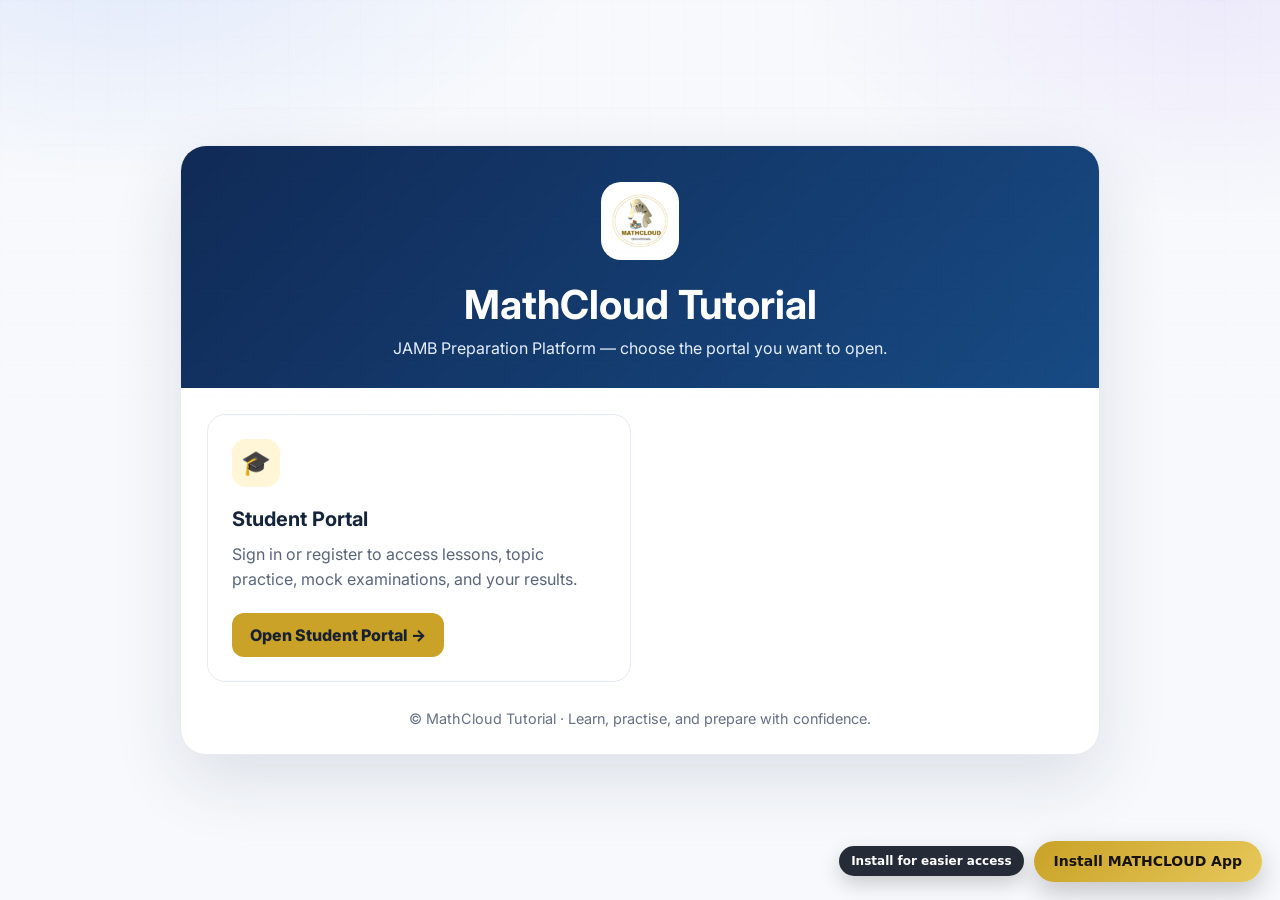
==== commit eaf88924: "Update index.html" ====
--- a/index.html
+++ b/index.html
@@ -1 +1,55 @@
-<!doctype html><html lang="en"><head><link rel="manifest" href="manifest.json"><meta name="theme-color" content="#c9a227"><meta name="apple-mobile-web-app-capable" content="yes"><meta name="apple-mobile-web-app-status-bar-style" content="default"><meta name="apple-mobile-web-app-title" content="MATHCLOUD"><link rel="stylesheet" href="pwa.css"><meta charset="utf-8"><meta name="viewport" content="width=device-width,initial-scale=1"><title>Offline — MathCloud Tutorial</title><link rel="stylesheet" href="./shared/styles.css"></head><body><main class="mc-offline"><section class="mc-offline-card"><img src="./assets/logo.png" alt="MathCloud Tutorial"><div class="mc-online-dot" style="justify-content:center;color:#b42318">You are offline</div><h1>No internet connection</h1><p>MathCloud cannot connect to Firebase right now. Reconnect to the internet to load your JAMB questions, save your progress and submit assessments.</p><button class="btn btn-primary" onclick="location.reload()">Try again</button></section></main><script src="pwa.js"></script></body></html>
+<!doctype html>
+<html lang="en">
+<head>
+  <meta charset="utf-8">
+  <meta name="viewport" content="width=device-width, initial-scale=1">
+  <meta name="theme-color" content="#c9a227">
+  <meta name="description" content="MathCloud Tutorial JAMB preparation platform. Choose student learning or administrator access.">
+  <title>MathCloud Tutorial | JAMB Preparation</title>
+  <link rel="manifest" href="manifest.json">
+  <link rel="stylesheet" href="shared/styles.css">
+  <link rel="stylesheet" href="pwa.css">
+  <link rel="icon" href="assets/logo.png">
+  <style>
+    :root { color-scheme: light; }
+    body { margin:0; min-height:100vh; background:linear-gradient(135deg,#f5f8ff 0%,#fffdf5 100%); color:#172033; font-family:Inter, Nunito, system-ui, -apple-system, "Segoe UI", sans-serif; }
+    .entry-wrap { min-height:100vh; display:flex; align-items:center; justify-content:center; padding:28px 16px; box-sizing:border-box; }
+    .entry-card { width:min(920px,100%); background:#fff; border:1px solid #e7eaf0; border-radius:26px; box-shadow:0 24px 70px rgba(24,39,75,.12); overflow:hidden; }
+    .entry-head { text-align:center; padding:36px 24px 26px; background:linear-gradient(135deg,#102a56,#174a83); color:white; }
+    .entry-logo { width:78px; height:78px; object-fit:contain; border-radius:20px; background:white; padding:7px; box-sizing:border-box; }
+    .entry-head h1 { margin:16px 0 8px; font-size:clamp(1.7rem,4vw,2.5rem); line-height:1.15; }
+    .entry-head p { margin:0 auto; max-width:620px; color:#e4edff; line-height:1.6; }
+    .entry-options { display:grid; grid-template-columns:repeat(2,minmax(0,1fr)); gap:18px; padding:26px; }
+    .entry-option { display:flex; flex-direction:column; align-items:flex-start; padding:24px; border:1px solid #e5eaf2; border-radius:18px; background:#fff; text-decoration:none; color:inherit; transition:transform .18s ease,box-shadow .18s ease,border-color .18s ease; }
+    .entry-option:hover,.entry-option:focus-visible { transform:translateY(-3px); border-color:#c9a227; box-shadow:0 12px 28px rgba(24,39,75,.1); outline:none; }
+    .entry-icon { width:48px; height:48px; display:grid; place-items:center; border-radius:14px; background:#fff5d7; color:#6d5200; font-size:1.5rem; }
+    .entry-option h2 { margin:17px 0 8px; font-size:1.25rem; }
+    .entry-option p { margin:0 0 20px; color:#596579; line-height:1.6; flex:1; }
+    .entry-cta { display:inline-flex; align-items:center; justify-content:center; min-height:44px; padding:0 18px; border-radius:12px; background:#c9a227; color:#172033; font-weight:800; }
+    .entry-foot { padding:0 24px 24px; text-align:center; color:#667085; font-size:.9rem; }
+    @media(max-width:620px) { .entry-options { grid-template-columns:1fr; padding:18px; } .entry-head { padding:28px 18px 22px; } .entry-option { padding:20px; } }
+  </style>
+</head>
+<body>
+  <main class="entry-wrap">
+    <section class="entry-card" aria-labelledby="page-title">
+      <header class="entry-head">
+        <img class="entry-logo" src="assets/logo.png" alt="MathCloud Tutorial logo">
+        <h1 id="page-title">MathCloud Tutorial</h1>
+        <p>JAMB Preparation Platform — choose the portal you want to open.</p>
+      </header>
+      <div class="entry-options">
+        <a class="entry-option" href="student/index.html">
+          <span class="entry-icon" aria-hidden="true">🎓</span>
+          <h2>Student Portal</h2>
+          <p>Sign in or register to access lessons, topic practice, mock examinations, and your results.</p>
+          <span class="entry-cta">Open Student Portal →</span>
+        </a>
+
+      </div>
+      <footer class="entry-foot">© MathCloud Tutorial · Learn, practise, and prepare with confidence.</footer>
+    </section>
+  </main>
+  <script src="/pwa.js"></script>
+</body>
+</html>
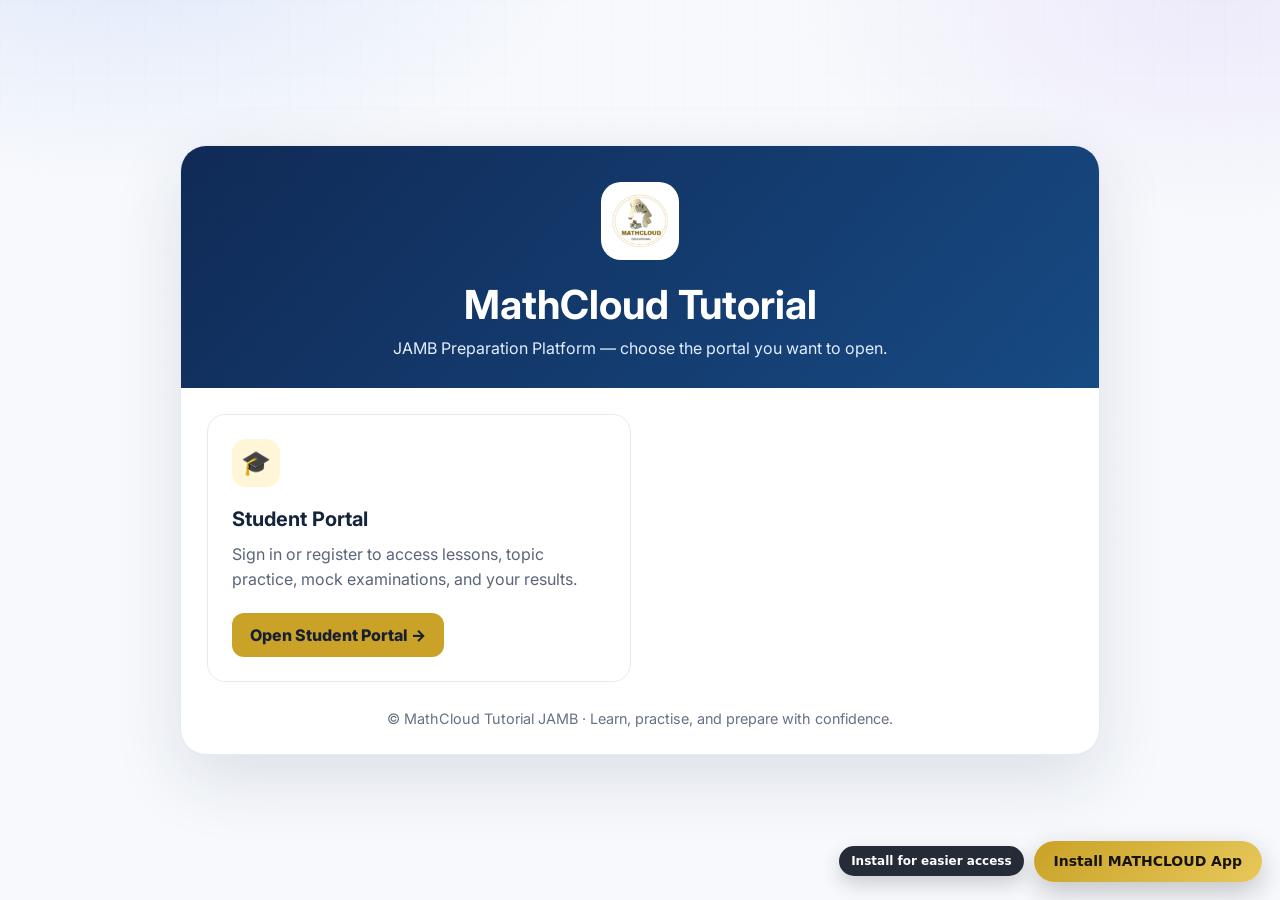
==== commit 95a19edf: "Update index.html" ====
--- a/index.html
+++ b/index.html
@@ -47,7 +47,7 @@
         </a>
 
       </div>
-      <footer class="entry-foot">© MathCloud Tutorial · Learn, practise, and prepare with confidence.</footer>
+      <footer class="entry-foot">© MathCloud Tutorial JAMB · Learn, practise, and prepare with confidence.</footer>
     </section>
   </main>
   <script src="/pwa.js"></script>
